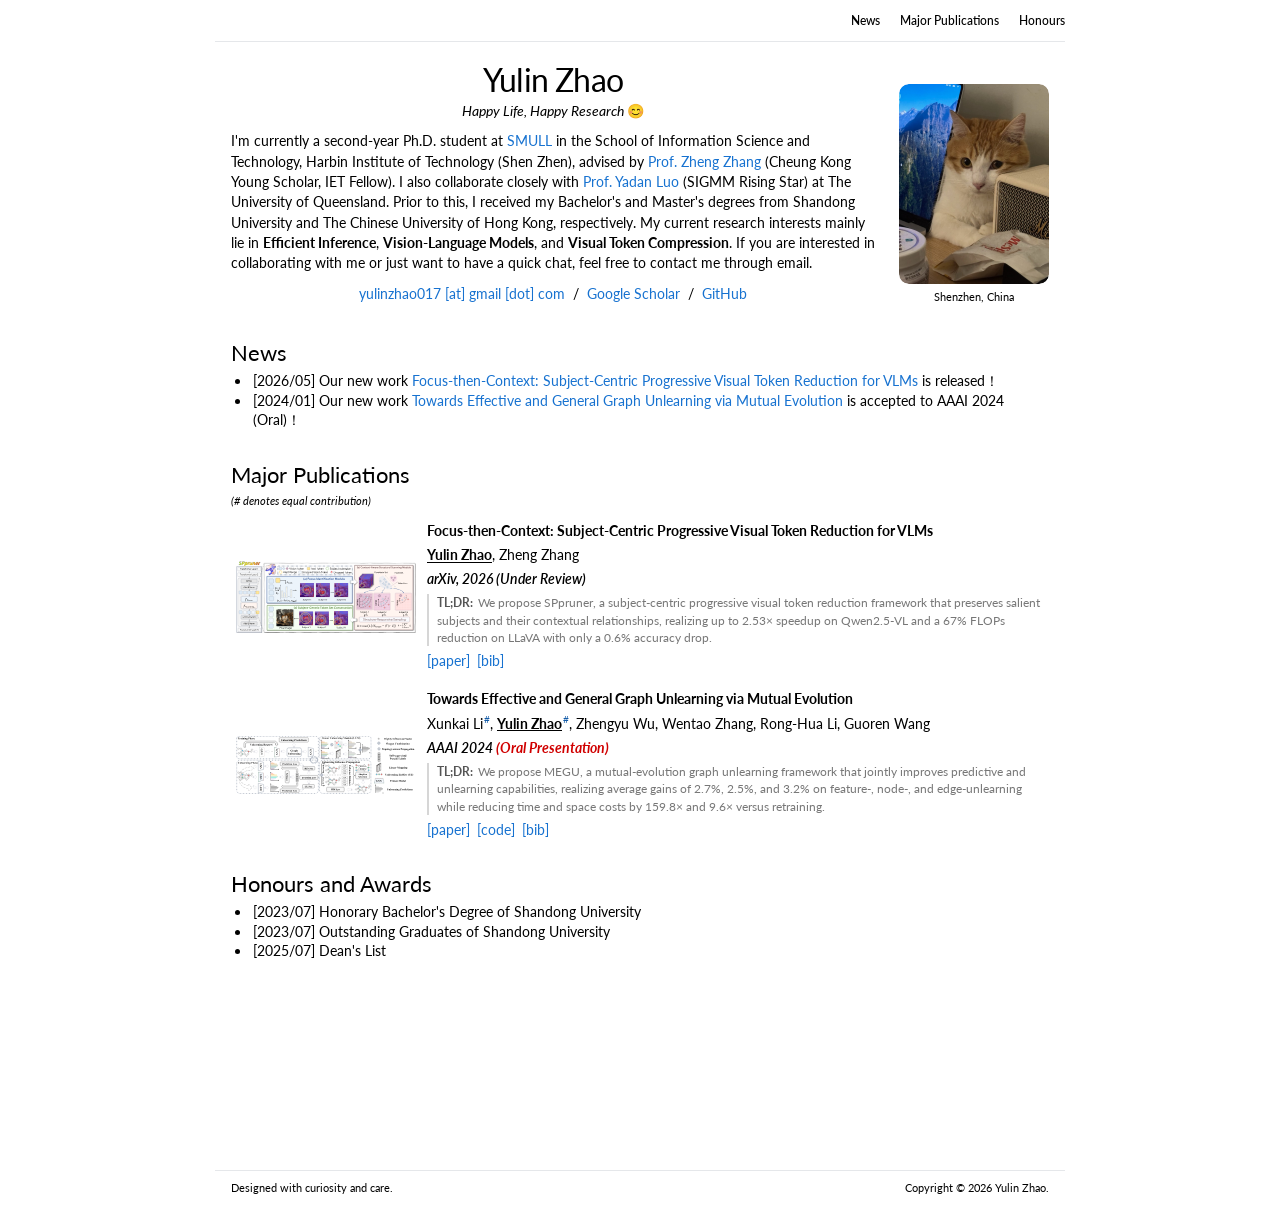
==== index.html @ 2db67604 "Normalize AAAI news text weight" ====
<!DOCTYPE html>
<html lang="en">
<head>
  <meta charset="UTF-8" />
  <meta name="viewport" content="width=device-width, initial-scale=1.0" />
  <meta name="description" content="Yulin Zhao is a Ph.D. student at Harbin Institute of Technology, Shenzhen, researching efficient inference, vision-language models, and visual token compression." />
  <meta name="author" content="Yulin Zhao" />
  <meta name="keywords" content="Yulin Zhao, Kasper Zhao, efficient inference, vision-language models, visual token compression, Harbin Institute of Technology, SMULL" />
  <meta name="robots" content="index, follow" />
  <link rel="canonical" href="https://kasperzhao.github.io/" />

  <meta property="og:type" content="profile" />
  <meta property="og:title" content="Yulin Zhao" />
  <meta property="og:description" content="Ph.D. student researching efficient inference, vision-language models, and visual token compression." />
  <meta property="og:url" content="https://kasperzhao.github.io/" />
  <meta property="og:image" content="https://kasperzhao.github.io/assets/homepage_icon.png" />
  <meta property="profile:first_name" content="Yulin" />
  <meta property="profile:last_name" content="Zhao" />

  <title>Yulin Zhao</title>
  <link rel="icon" type="image/png" sizes="64x64" href="assets/favicon.png?v=2" />
  <link rel="apple-touch-icon" sizes="180x180" href="assets/apple-touch-icon.png?v=2" />
  <link rel="preconnect" href="https://fonts.googleapis.com">
  <link rel="preconnect" href="https://fonts.gstatic.com" crossorigin>
  <link href="https://fonts.googleapis.com/css2?family=Lato:ital,wght@0,400;0,700;1,400;1,700&display=swap" rel="stylesheet">
  <link rel="stylesheet" href="styles.css?v=20260913-40" />
  <script type="application/ld+json">
  {
    "@context": "https://schema.org",
    "@type": "Person",
    "name": "Yulin Zhao",
    "url": "https://kasperzhao.github.io/",
    "image": "https://kasperzhao.github.io/assets/profile.svg",
    "email": "mailto:yulinzhao017@gmail.com",
    "jobTitle": "Ph.D. Student",
    "affiliation": {
      "@type": "CollegeOrUniversity",
      "name": "Harbin Institute of Technology (Shenzhen)"
    },
    "alumniOf": [
      {"@type": "CollegeOrUniversity", "name": "Shandong University"},
      {"@type": "CollegeOrUniversity", "name": "The Chinese University of Hong Kong"}
    ],
    "sameAs": [
      "https://scholar.google.com/citations?user=YmCfUR0AAAAJ&hl=en",
      "https://github.com/kasperzhao"
    ],
    "knowsAbout": ["Efficient Inference", "Vision-Language Models", "Visual Token Compression"]
  }
  </script>
</head>
<body>
  <div class="page-shell">
    <header class="topbar">
      <nav aria-label="Main navigation">
        <a href="#news">News</a>
        <a href="#publications">Major Publications</a>
        <a href="#honours">Honours</a>
      </nav>
    </header>

    <main id="top">
      <section class="hero" aria-labelledby="intro-title">
        <div class="hero-copy">
          <h1 id="intro-title">Yulin Zhao</h1>
          <p class="role">Happy Life, Happy Research <span class="role-emoji" aria-hidden="true">😊</span></p>
          <p class="bio">
            I'm currently a second-year Ph.D. student at
            <a href="https://cszhengzhang.cn/SMULL/" target="_blank" rel="noopener noreferrer">SMULL</a>
            in the School of Information Science and Technology,
            Harbin Institute of Technology (Shen Zhen), advised by
            <a href="https://cszhengzhang.cn/" target="_blank" rel="noopener noreferrer">Prof. Zheng Zhang</a>
            (Cheung Kong Young Scholar, IET Fellow). I also collaborate closely with
            <a href="https://luoyadan.github.io/" target="_blank" rel="noopener noreferrer">Prof. Yadan Luo</a>
            (SIGMM Rising Star) at The University of Queensland.
            Prior to this, I received my Bachelor's and Master's degrees from Shandong University and
            The Chinese University of Hong Kong, respectively. My current research interests mainly lie in <strong>Efficient Inference</strong>,
            <strong>Vision-Language Models</strong>, and <strong>Visual Token Compression</strong>.
            If you are interested in collaborating with me or just want to have a quick chat, feel free
            to contact me through email.
          </p>
          <div class="social-links" aria-label="Profile links">
            <a class="contact-email" href="mailto:yulinzhao017@gmail.com">yulinzhao017 [at] gmail [dot] com</a>
            <span class="social-separator" aria-hidden="true">/</span>
            <a href="https://scholar.google.com/citations?user=YmCfUR0AAAAJ&hl=en" target="_blank" rel="noopener noreferrer">Google Scholar</a>
            <span class="social-separator" aria-hidden="true">/</span>
            <a href="https://github.com/kasperzhao" target="_blank" rel="noopener noreferrer">GitHub</a>
          </div>
        </div>

        <figure class="portrait-wrap">
          <div class="portrait-backdrop" aria-hidden="true"></div>
          <img src="assets/profile.svg" alt="Profile photo of Yulin Zhao" class="portrait" />
          <figcaption>Shenzhen, China</figcaption>
        </figure>
      </section>

      <section class="section" id="news" aria-labelledby="news-title">
        <div class="section-heading">
          <h2 id="news-title">News</h2>
        </div>
        <ul class="section-content news-list">
          <li class="news-item">
            <time datetime="2026-05">[2026/05]</time>
            <span>Our new work <a href="https://arxiv.org/abs/2605.20950" target="_blank" rel="noopener noreferrer">Focus-then-Context: Subject-Centric Progressive Visual Token Reduction for VLMs </a> is released！</span>
          </li>
          <li class="news-item">
            <time datetime="2024-01">[2024/01]</time>
            <span>Our new work <a href="https://arxiv.org/abs/2401.11760" target="_blank" rel="noopener noreferrer">Towards Effective and General Graph Unlearning via Mutual Evolution</a> is accepted to AAAI 2024 (Oral)！</span>
          </li>
        </ul>
      </section>

      <section class="section publications-section" id="publications" aria-labelledby="publications-title">
        <div class="section-heading">
          <h2 id="publications-title">Major Publications</h2>
        </div>
        <div class="section-content publication-list">
          <p class="contribution-note">(# denotes equal contribution)</p>
          <article class="publication">
            <div class="paper-visual visual-blue">
              <img src="assets/focus-framework.svg" alt="Framework of the Focus-then-Context method" />
            </div>
            <div class="paper-info">
              <h3>Focus-then-Context: Subject-Centric Progressive Visual Token Reduction for VLMs</h3>
              <p class="authors"><strong>Yulin Zhao</strong>, Zheng Zhang</p>
              <p class="venue-full">arXiv, 2026 <span class="publication-status">(Under Review)</span></p>
              <p class="paper-summary">We propose SPpruner, a subject-centric progressive visual token reduction framework that preserves salient subjects and their contextual relationships, realizing up to 2.53× speedup on Qwen2.5-VL and a 67% FLOPs reduction on LLaVA with only a 0.6% accuracy drop.</p>
              <div class="paper-links">
                <a href="https://arxiv.org/abs/2605.20950" target="_blank" rel="noopener noreferrer">paper</a>
                <a href="https://arxiv.org/bibtex/2605.20950" target="_blank" rel="noopener noreferrer">bib</a>
              </div>
            </div>
          </article>

          <article class="publication">
            <div class="paper-visual visual-green">
              <img src="assets/megu-framework.svg" alt="Framework of the MEGU method" />
            </div>
            <div class="paper-info">
              <h3>Towards Effective and General Graph Unlearning via Mutual Evolution</h3>
              <p class="authors">Xunkai Li<sup>#</sup>, <strong>Yulin Zhao</strong><sup>#</sup>, Zhengyu Wu, Wentao Zhang, Rong-Hua Li, Guoren Wang</p>
              <p class="venue-full">AAAI 2024 <strong class="publication-award">(Oral Presentation)</strong></p>
              <p class="paper-summary">We propose MEGU, a mutual-evolution graph unlearning framework that jointly improves predictive and unlearning capabilities, realizing average gains of 2.7%, 2.5%, and 3.2% on feature-, node-, and edge-unlearning while reducing time and space costs by 159.8× and 9.6× versus retraining.</p>
              <div class="paper-links">
                <a href="https://arxiv.org/abs/2401.11760" target="_blank" rel="noopener noreferrer">paper</a>
                <a href="https://github.com/xkLi-Allen/MEGU" target="_blank" rel="noopener noreferrer">code</a>
                <a href="https://arxiv.org/bibtex/2401.11760" target="_blank" rel="noopener noreferrer">bib</a>
              </div>
            </div>
          </article>
        </div>
      </section>

      <section class="section" id="honours" aria-labelledby="honours-title">
        <div class="section-heading">
          <h2 id="honours-title">Honours and Awards</h2>
        </div>
        <ul class="section-content honor-list">
          <li class="honor-item"><time datetime="2023-07">[2023/07]</time> <span>Honorary Bachelor's Degree of Shandong University</span></li>
          <li class="honor-item"><time datetime="2023-07">[2023/07]</time> <span>Outstanding Graduates of Shandong University</span></li>
          <li class="honor-item"><time datetime="2025-07">[2025/07]</time> <span>Dean's List</span></li>
        </ul>
      </section>

      <div class="visitor-widget" aria-label="Global visitor map and visit statistics">
        <script type="text/javascript" id="mapmyvisitors" src="https://mapmyvisitors.com/map.js?cl=ffffff&amp;w=350&amp;t=tt&amp;d=IXySjb8YfALRJRltGPyx6w-RKQTml05bqevM67NWvwY&amp;co=00055e&amp;cmo=3acc3a&amp;cmn=ff5353&amp;ct=ffffff"></script>
      </div>

    </main>

    <footer>
      <p>Designed with curiosity and care.</p>
      <p class="copyright">Copyright © 2026 Yulin Zhao.</p>
    </footer>
  </div>
</body>
</html>
---- styles.css ----
:root {
  --ink: #000000;
  --muted: #000000;
  --line: #e5e7ea;
  --accent: #1772d0;
  --accent-dark: #145ca8;
  --accent-light: #c8dcf1;
  --link-hover: #f09228;
  --paper: #ffffff;
  --font: "Lato", Verdana, Helvetica, sans-serif;
}

* { box-sizing: border-box; }
html { scroll-behavior: smooth; }

body {
  margin: 0;
  color: var(--ink);
  background: var(--paper);
  font-family: var(--font);
  font-size: 14px;
  line-height: 1.45;
  -webkit-font-smoothing: antialiased;
}

::selection { color: #fff; background: var(--accent); }
a { color: inherit; text-decoration: none; }
a:focus-visible {
  outline: 2px solid var(--accent);
  outline-offset: 3px;
}

.page-shell {
  width: min(850px, calc(100% - 32px));
  margin: 0 auto;
}

.topbar {
  position: sticky;
  top: 0;
  z-index: 10;
  height: 42px;
  display: flex;
  align-items: center;
  justify-content: flex-end;
  background: rgba(255, 255, 255, .96);
  border-bottom: 1px solid var(--line);
  backdrop-filter: blur(8px);
}
nav { display: flex; gap: 20px; }
nav a {
  color: var(--muted);
  font-size: 12px;
  font-weight: 500;
}
nav a:hover { color: var(--link-hover); }

.hero {
  padding: 0 16px;
  display: grid;
  grid-template-columns: minmax(0, 1fr) 150px;
  align-items: center;
  gap: 24px;
}
.hero-copy { grid-column: 1; padding: 20px 0; }
.eyebrow {
  margin: 0;
  color: var(--muted);
  font-size: 12px;
  font-weight: 600;
  letter-spacing: .08em;
  text-align: center;
  text-transform: uppercase;
}
h1 {
  margin: 0;
  font-size: 32px;
  font-weight: 400;
  letter-spacing: -.025em;
  line-height: 1.1;
  text-align: center;
}
.role {
  margin: 4px 0 10px;
  color: var(--muted);
  font-size: 14px;
  font-style: italic;
  text-align: center;
}
.role-emoji { font-style: normal; }
.bio { margin: 0; color: var(--ink); }
.bio:last-of-type { margin-bottom: 0; }
.bio a, .bio strong { color: var(--ink); }
.bio strong { font-weight: 700; }
.bio a { color: var(--accent); font-weight: 400; }
.bio a:hover { color: var(--link-hover); }

.social-links {
  margin-top: 10px;
  display: flex;
  flex-wrap: wrap;
  align-items: center;
  justify-content: center;
  gap: 0;
  font-size: 14px;
}
.social-links a {
  color: var(--accent);
  font-size: inherit;
  font-weight: 400;
}
.social-links a:hover { color: var(--link-hover); }
.social-separator {
  margin: 0 8px;
  color: var(--muted);
}

.portrait-wrap {
  grid-column: 2;
  grid-row: 1;
  width: 100%;
  max-width: 150px;
  margin: 0;
  padding: 0;
  justify-self: end;
  transform: translateY(12px);
}
.portrait-backdrop { display: none; }
.portrait {
  display: block;
  width: 100%;
  aspect-ratio: 3 / 4;
  object-fit: cover;
  border-radius: 10px;
}
.portrait-wrap figcaption {
  margin-top: 5px;
  color: var(--muted);
  font-size: 11px;
  text-align: center;
}

.section {
  width: 100%;
  margin: 0 auto;
  padding: 16px;
  scroll-margin-top: 60px;
}
.section-heading { margin-bottom: 5px; }
.section-heading h2 {
  margin: 0;
  font-size: 22px;
  font-weight: 400;
  line-height: 1.2;
}
.section-heading::after { display: none; }

.news-list, .honor-list {
  margin: 0;
  padding-left: 20px;
  list-style: disc;
}
.news-item, .honor-item {
  padding: 0 0 0 2px;
  font-size: 14px;
  line-height: 1.4;
}
.news-item::marker, .honor-item::marker { color: var(--muted); }
.news-item time, .honor-item time {
  display: inline;
  color: var(--ink);
  font-size: 14px;
  font-weight: 400;
  white-space: nowrap;
}
.news-item strong { font-weight: 600; }
.news-item a { color: var(--accent); }
.news-item a:hover { color: var(--link-hover); }

.publications-section { padding-bottom: 8px; }
.contribution-note {
  margin: 0 0 7px;
  color: var(--muted);
  font-size: 11px;
  font-style: italic;
}
.publication {
  padding: 3px 0;
  display: grid;
  grid-template-columns: 190px minmax(0, 1fr);
  align-items: center;
  gap: 0;
}
.publication:first-of-type { padding-top: 0; }
.publication:last-of-type { padding-bottom: 0; }
.paper-visual {
  min-height: 100px;
  padding: 5px;
  display: flex;
  align-items: center;
  justify-content: center;
}
.paper-visual img {
  display: block;
  width: 180px;
  max-width: 100%;
  max-height: 100px;
  object-fit: contain;
}
.paper-info { min-width: 0; padding: 6px; }
.paper-info h3 {
  margin: 0 0 4px;
  font-size: 14px;
  font-weight: 700;
  line-height: 1.3;
}
.authors {
  margin: 0 0 4px;
  color: var(--ink);
  font-size: 14px;
  font-style: normal;
}
.authors strong {
  color: var(--ink);
  text-decoration: underline;
  text-decoration-thickness: 1px;
  text-underline-offset: 2px;
}
.authors sup { margin-left: 1px; color: var(--accent-dark); font-size: .7em; }
.paper-summary {
  margin: 5px 0;
  padding-left: 8px;
  color: #777777;
  border-left: 2px solid #d6d6d6;
  font-size: 12px;
  line-height: 1.45;
}
.paper-summary::before {
  content: "TL;DR:";
  margin-right: 5px;
  color: #555555;
  font-weight: 700;
}
.venue-full {
  margin: 3px 0 0;
  color: var(--ink);
  font-size: 14px;
  font-weight: 600;
  font-style: italic;
}
.publication-status { font-style: italic; }
.publication-award {
  color: #d00000;
  font-size: 14px;
  font-style: italic;
  font-weight: 700;
}
.paper-links { margin-top: 4px; display: flex; flex-wrap: wrap; gap: 7px; }
.paper-links a { color: var(--accent); font-size: 14px; }
.paper-links a::before { content: "["; }
.paper-links a::after { content: "]"; }
.paper-links a:hover { color: var(--link-hover); }

.visitor-widget {
  width: min(350px, 100%);
  min-height: 180px;
  margin: 5px auto 8px;
  display: flex;
  align-items: center;
  justify-content: center;
  overflow: hidden;
}
.visitor-widget iframe,
.visitor-widget canvas,
.visitor-widget img { max-width: 100% !important; }

footer {
  padding: 9px 16px 12px;
  display: flex;
  justify-content: space-between;
  color: var(--muted);
  border-top: 1px solid var(--line);
  font-size: 11px;
}
footer p { margin: 0; }

@media (max-width: 760px) {
  .page-shell { width: min(100% - 28px, 650px); }
  .topbar { height: 42px; }
  nav { gap: 18px; }
  .hero { padding: 16px 0; grid-template-columns: 1fr; gap: 15px; }
  .hero-copy, .portrait-wrap { grid-column: auto; grid-row: auto; padding: 0; }
  .portrait-wrap { transform: none; }
  .portrait-wrap { width: min(55%, 220px); justify-self: center; }
  .section { padding: 10px 0 12px; }
  .publication { grid-template-columns: 1fr; gap: 12px; }
  .paper-visual { width: min(100%, 420px); }
}

@media (max-width: 500px) {
  nav a:first-child { display: none; }
  h1 { font-size: 32px; }
  .social-links { justify-content: center; row-gap: 4px; }
  .section-heading h2 { font-size: 21px; }
  footer { display: block; }
  footer p + p { margin-top: 3px; }
}
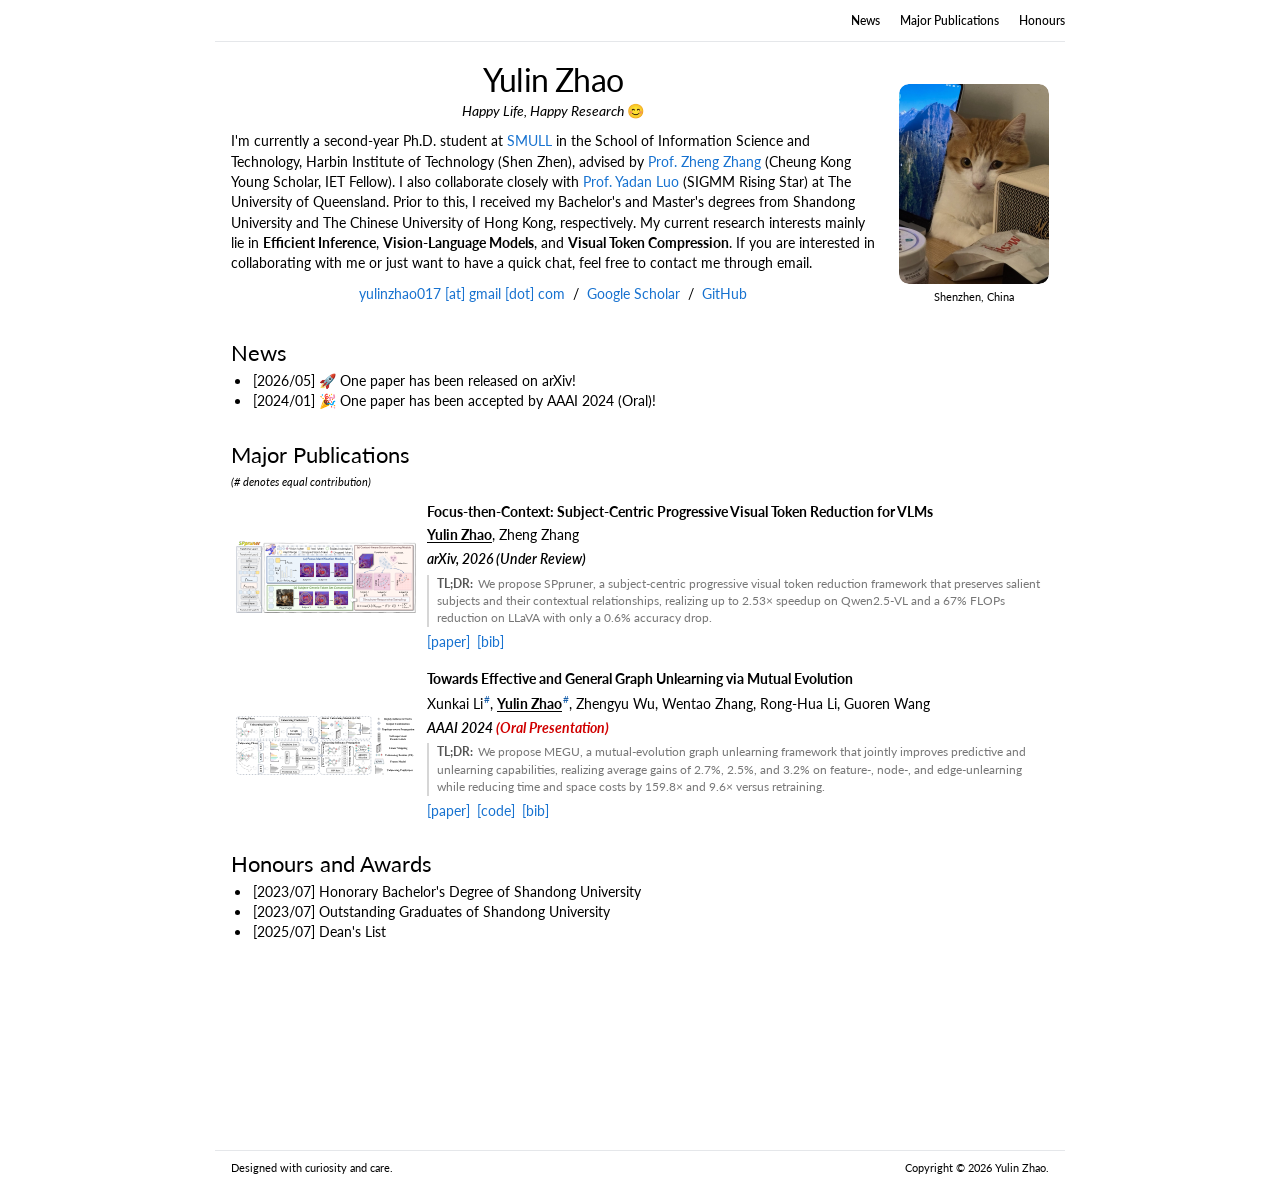
==== commit 7943a2d0: "Simplify news announcements" ====
--- a/index.html
+++ b/index.html
@@ -102,11 +102,11 @@
         <ul class="section-content news-list">
           <li class="news-item">
             <time datetime="2026-05">[2026/05]</time>
-            <span>Our new work <a href="https://arxiv.org/abs/2605.20950" target="_blank" rel="noopener noreferrer">Focus-then-Context: Subject-Centric Progressive Visual Token Reduction for VLMs </a> is released！</span>
+            <span><span aria-hidden="true">🚀</span> One paper has been released on arXiv!</span>
           </li>
           <li class="news-item">
             <time datetime="2024-01">[2024/01]</time>
-            <span>Our new work <a href="https://arxiv.org/abs/2401.11760" target="_blank" rel="noopener noreferrer">Towards Effective and General Graph Unlearning via Mutual Evolution</a> is accepted to AAAI 2024 (Oral)！</span>
+            <span><span aria-hidden="true">🎉</span> One paper has been accepted by AAAI 2024 (Oral)!</span>
           </li>
         </ul>
       </section>
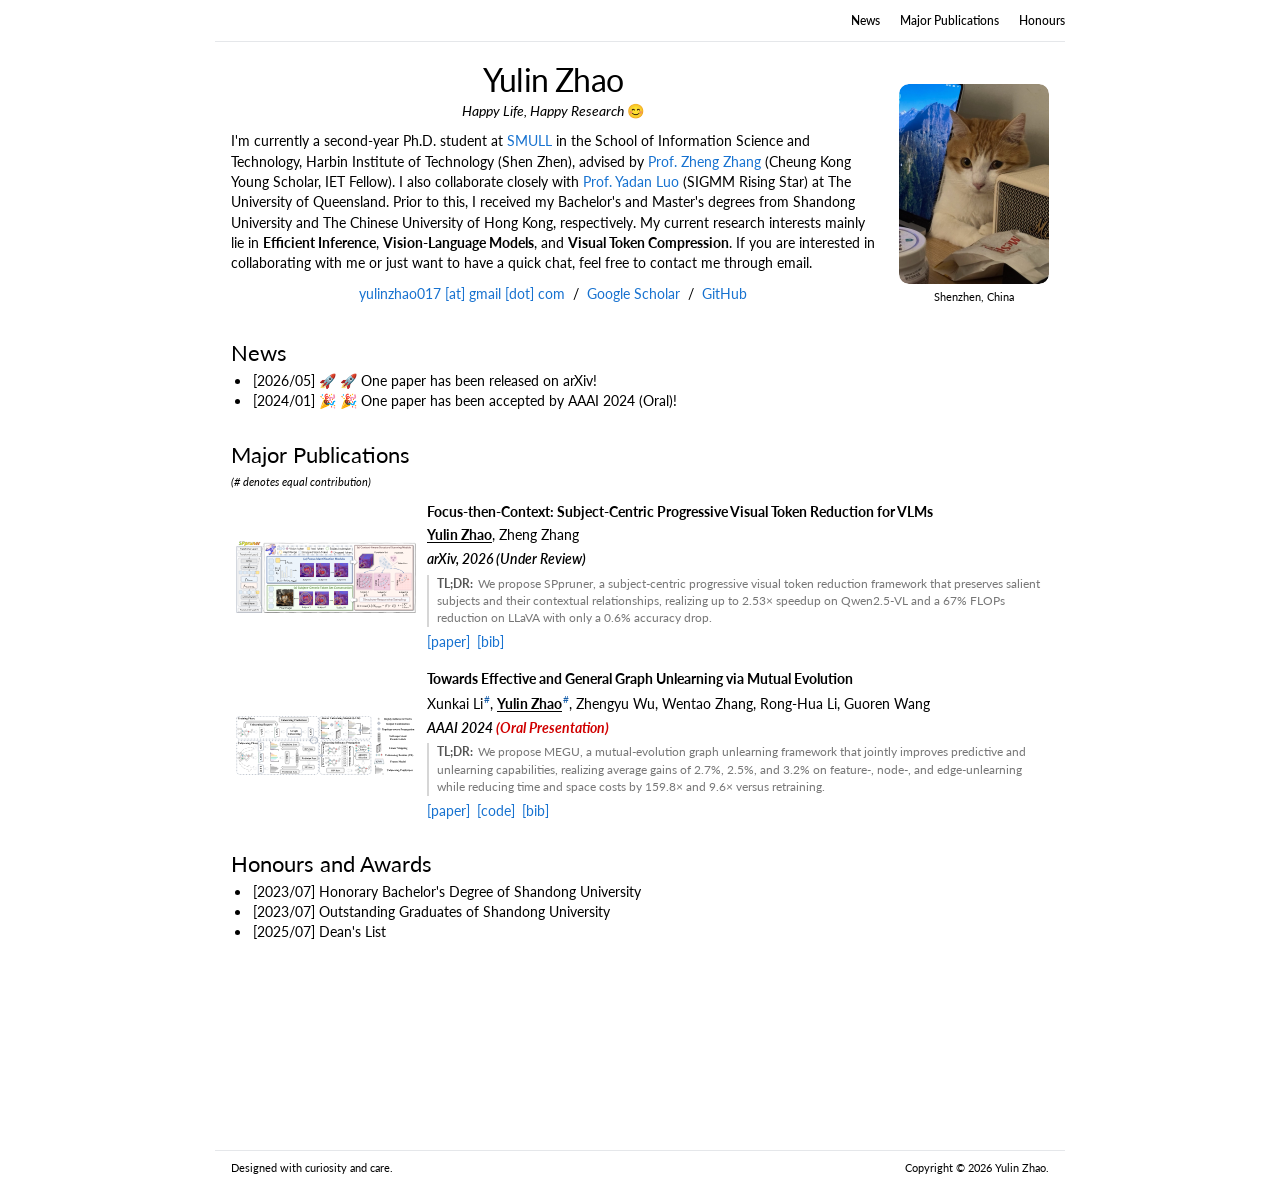
==== commit 3d686f16: "Add paired news emojis and explicit spacing" ====
--- a/index.html
+++ b/index.html
@@ -101,12 +101,10 @@
         </div>
         <ul class="section-content news-list">
           <li class="news-item">
-            <time datetime="2026-05">[2026/05]</time>
-            <span><span aria-hidden="true">🚀</span> One paper has been released on arXiv!</span>
+            <time datetime="2026-05">[2026/05]</time> <span><span aria-hidden="true">🚀 🚀</span> One paper has been released on arXiv!</span>
           </li>
           <li class="news-item">
-            <time datetime="2024-01">[2024/01]</time>
-            <span><span aria-hidden="true">🎉</span> One paper has been accepted by AAAI 2024 (Oral)!</span>
+            <time datetime="2024-01">[2024/01]</time> <span><span aria-hidden="true">🎉 🎉</span> One paper has been accepted by AAAI 2024 (Oral)!</span>
           </li>
         </ul>
       </section>
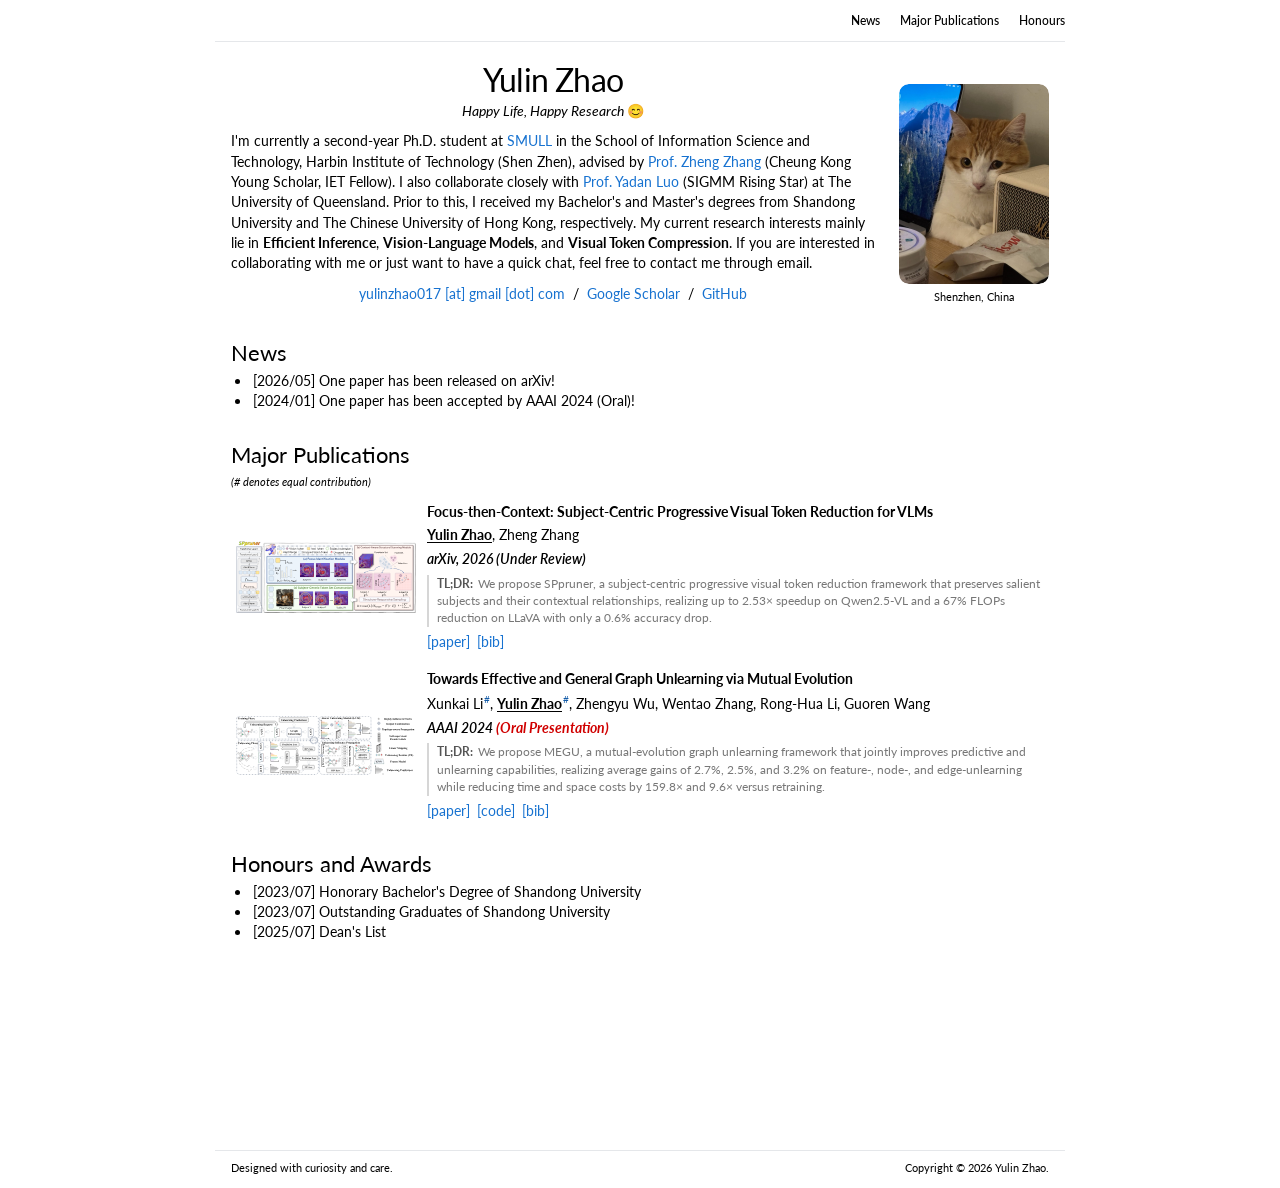
==== commit 00568f00: "Remove news emojis" ====
--- a/index.html
+++ b/index.html
@@ -101,10 +101,10 @@
         </div>
         <ul class="section-content news-list">
           <li class="news-item">
-            <time datetime="2026-05">[2026/05]</time> <span><span aria-hidden="true">🚀 🚀</span> One paper has been released on arXiv!</span>
+            <time datetime="2026-05">[2026/05]</time> <span>One paper has been released on arXiv!</span>
           </li>
           <li class="news-item">
-            <time datetime="2024-01">[2024/01]</time> <span><span aria-hidden="true">🎉 🎉</span> One paper has been accepted by AAAI 2024 (Oral)!</span>
+            <time datetime="2024-01">[2024/01]</time> <span>One paper has been accepted by AAAI 2024 (Oral)!</span>
           </li>
         </ul>
       </section>
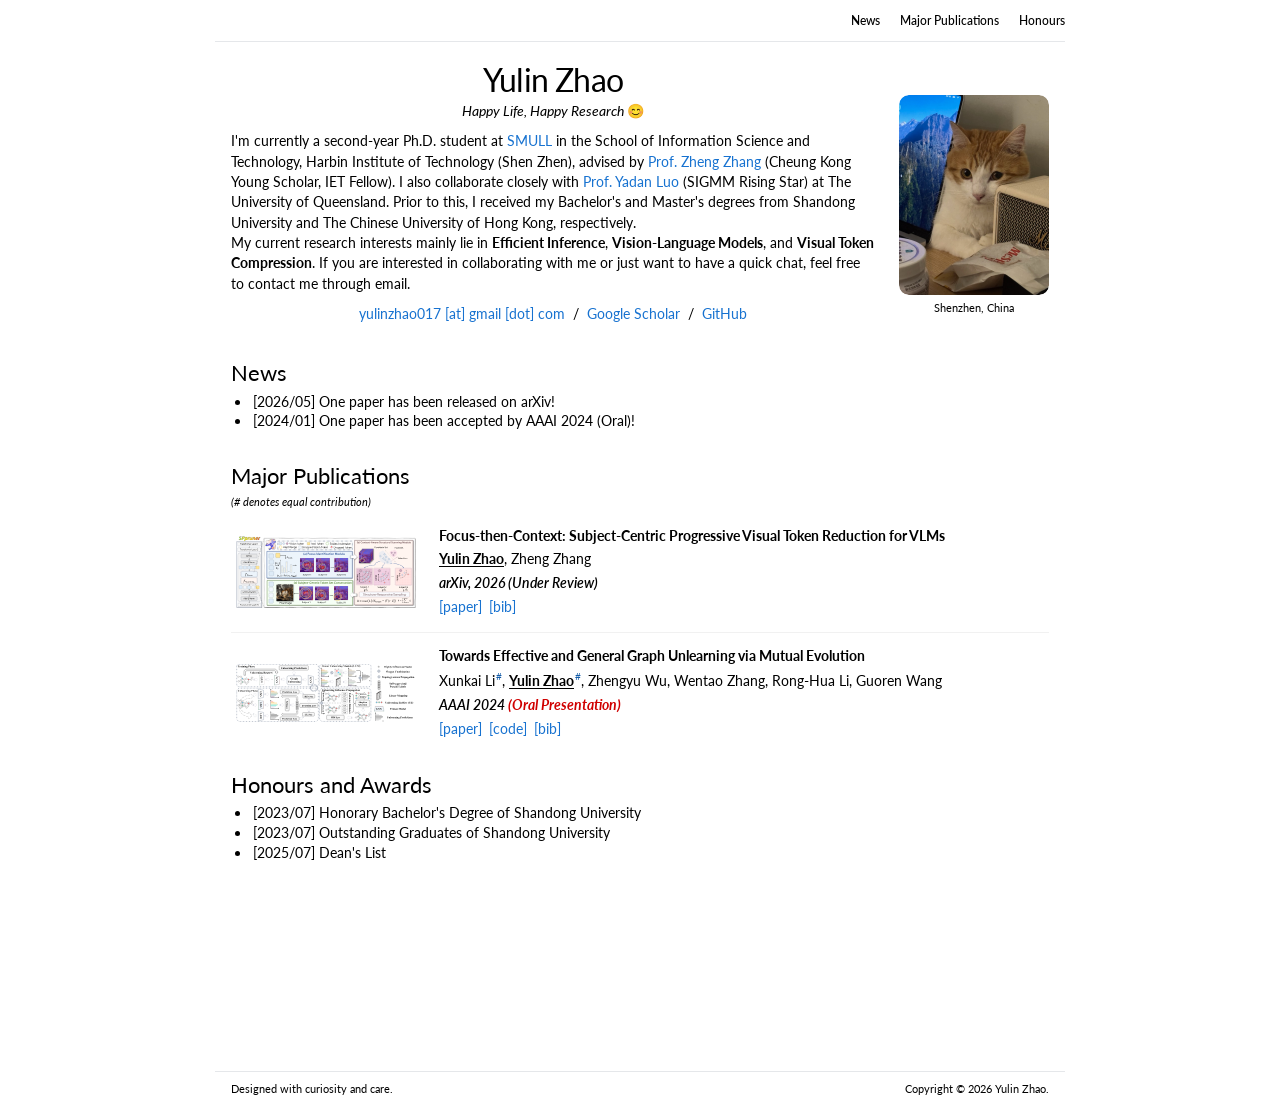
==== commit be6735ae: "Refine publication layout and biography flow" ====
--- a/index.html
+++ b/index.html
@@ -23,7 +23,7 @@
   <link rel="preconnect" href="https://fonts.googleapis.com">
   <link rel="preconnect" href="https://fonts.gstatic.com" crossorigin>
   <link href="https://fonts.googleapis.com/css2?family=Lato:ital,wght@0,400;0,700;1,400;1,700&display=swap" rel="stylesheet">
-  <link rel="stylesheet" href="styles.css?v=20260913-40" />
+  <link rel="stylesheet" href="styles.css?v=20260913-51" />
   <script type="application/ld+json">
   {
     "@context": "https://schema.org",
@@ -74,7 +74,8 @@
             <a href="https://luoyadan.github.io/" target="_blank" rel="noopener noreferrer">Prof. Yadan Luo</a>
             (SIGMM Rising Star) at The University of Queensland.
             Prior to this, I received my Bachelor's and Master's degrees from Shandong University and
-            The Chinese University of Hong Kong, respectively. My current research interests mainly lie in <strong>Efficient Inference</strong>,
+            The Chinese University of Hong Kong, respectively.<br>
+            My current research interests mainly lie in <strong>Efficient Inference</strong>,
             <strong>Vision-Language Models</strong>, and <strong>Visual Token Compression</strong>.
             If you are interested in collaborating with me or just want to have a quick chat, feel free
             to contact me through email.
@@ -123,7 +124,6 @@
               <h3>Focus-then-Context: Subject-Centric Progressive Visual Token Reduction for VLMs</h3>
               <p class="authors"><strong>Yulin Zhao</strong>, Zheng Zhang</p>
               <p class="venue-full">arXiv, 2026 <span class="publication-status">(Under Review)</span></p>
-              <p class="paper-summary">We propose SPpruner, a subject-centric progressive visual token reduction framework that preserves salient subjects and their contextual relationships, realizing up to 2.53× speedup on Qwen2.5-VL and a 67% FLOPs reduction on LLaVA with only a 0.6% accuracy drop.</p>
               <div class="paper-links">
                 <a href="https://arxiv.org/abs/2605.20950" target="_blank" rel="noopener noreferrer">paper</a>
                 <a href="https://arxiv.org/bibtex/2605.20950" target="_blank" rel="noopener noreferrer">bib</a>
@@ -139,7 +139,6 @@
               <h3>Towards Effective and General Graph Unlearning via Mutual Evolution</h3>
               <p class="authors">Xunkai Li<sup>#</sup>, <strong>Yulin Zhao</strong><sup>#</sup>, Zhengyu Wu, Wentao Zhang, Rong-Hua Li, Guoren Wang</p>
               <p class="venue-full">AAAI 2024 <strong class="publication-award">(Oral Presentation)</strong></p>
-              <p class="paper-summary">We propose MEGU, a mutual-evolution graph unlearning framework that jointly improves predictive and unlearning capabilities, realizing average gains of 2.7%, 2.5%, and 3.2% on feature-, node-, and edge-unlearning while reducing time and space costs by 159.8× and 9.6× versus retraining.</p>
               <div class="paper-links">
                 <a href="https://arxiv.org/abs/2401.11760" target="_blank" rel="noopener noreferrer">paper</a>
                 <a href="https://github.com/xkLi-Allen/MEGU" target="_blank" rel="noopener noreferrer">code</a>
--- a/styles.css
+++ b/styles.css
@@ -185,20 +185,21 @@
   font-style: italic;
 }
 .publication {
-  padding: 3px 0;
+  padding: 10px 0;
   display: grid;
   grid-template-columns: 190px minmax(0, 1fr);
   align-items: center;
-  gap: 0;
-}
-.publication:first-of-type { padding-top: 0; }
-.publication:last-of-type { padding-bottom: 0; }
+  gap: 18px;
+  border-bottom: 1px solid #f1f1f1;
+}
+.publication:first-of-type { padding-top: 5px; }
+.publication:last-of-type { padding-bottom: 5px; border-bottom: 0; }
 .paper-visual {
   min-height: 100px;
   padding: 5px;
   display: flex;
   align-items: center;
-  justify-content: center;
+  justify-content: flex-start;
 }
 .paper-visual img {
   display: block;
@@ -207,7 +208,7 @@
   max-height: 100px;
   object-fit: contain;
 }
-.paper-info { min-width: 0; padding: 6px; }
+.paper-info { min-width: 0; padding: 0; }
 .paper-info h3 {
   margin: 0 0 4px;
   font-size: 14px;
@@ -227,20 +228,6 @@
   text-underline-offset: 2px;
 }
 .authors sup { margin-left: 1px; color: var(--accent-dark); font-size: .7em; }
-.paper-summary {
-  margin: 5px 0;
-  padding-left: 8px;
-  color: #777777;
-  border-left: 2px solid #d6d6d6;
-  font-size: 12px;
-  line-height: 1.45;
-}
-.paper-summary::before {
-  content: "TL;DR:";
-  margin-right: 5px;
-  color: #555555;
-  font-weight: 700;
-}
 .venue-full {
   margin: 3px 0 0;
   color: var(--ink);
@@ -294,7 +281,7 @@
   .portrait-wrap { width: min(55%, 220px); justify-self: center; }
   .section { padding: 10px 0 12px; }
   .publication { grid-template-columns: 1fr; gap: 12px; }
-  .paper-visual { width: min(100%, 420px); }
+  .paper-visual { width: min(100%, 360px); margin: 0 auto; justify-content: center; }
 }
 
 @media (max-width: 500px) {
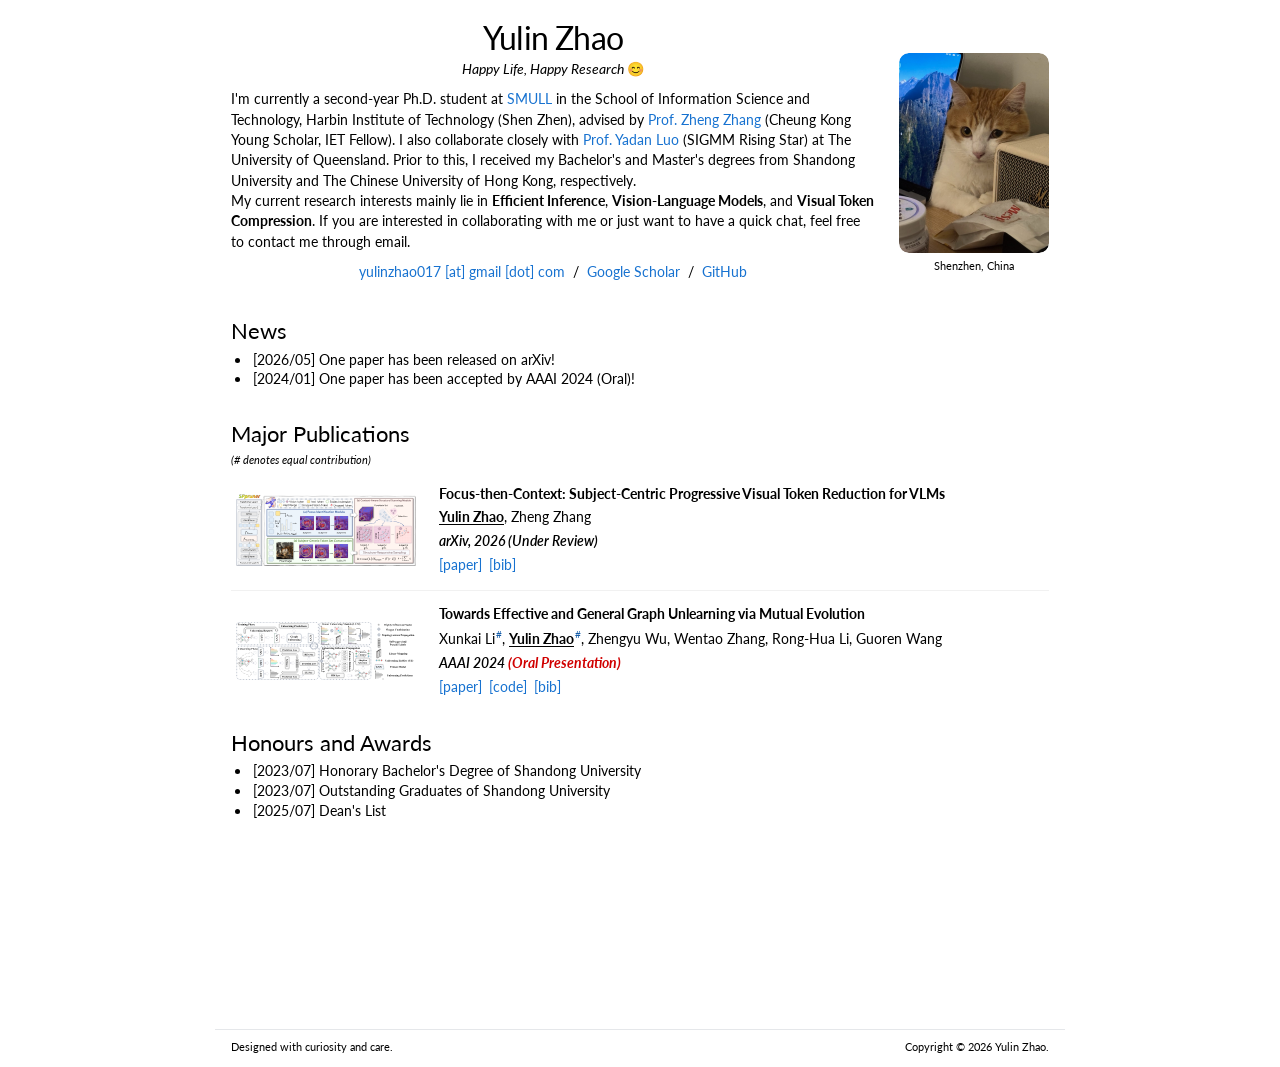
==== commit 6fca2721: "Remove top navigation bar" ====
--- a/index.html
+++ b/index.html
@@ -23,7 +23,7 @@
   <link rel="preconnect" href="https://fonts.googleapis.com">
   <link rel="preconnect" href="https://fonts.gstatic.com" crossorigin>
   <link href="https://fonts.googleapis.com/css2?family=Lato:ital,wght@0,400;0,700;1,400;1,700&display=swap" rel="stylesheet">
-  <link rel="stylesheet" href="styles.css?v=20260913-51" />
+  <link rel="stylesheet" href="styles.css?v=20260913-52" />
   <script type="application/ld+json">
   {
     "@context": "https://schema.org",
@@ -51,14 +51,6 @@
 </head>
 <body>
   <div class="page-shell">
-    <header class="topbar">
-      <nav aria-label="Main navigation">
-        <a href="#news">News</a>
-        <a href="#publications">Major Publications</a>
-        <a href="#honours">Honours</a>
-      </nav>
-    </header>
-
     <main id="top">
       <section class="hero" aria-labelledby="intro-title">
         <div class="hero-copy">
--- a/styles.css
+++ b/styles.css
@@ -35,26 +35,6 @@
   margin: 0 auto;
 }
 
-.topbar {
-  position: sticky;
-  top: 0;
-  z-index: 10;
-  height: 42px;
-  display: flex;
-  align-items: center;
-  justify-content: flex-end;
-  background: rgba(255, 255, 255, .96);
-  border-bottom: 1px solid var(--line);
-  backdrop-filter: blur(8px);
-}
-nav { display: flex; gap: 20px; }
-nav a {
-  color: var(--muted);
-  font-size: 12px;
-  font-weight: 500;
-}
-nav a:hover { color: var(--link-hover); }
-
 .hero {
   padding: 0 16px;
   display: grid;
@@ -144,7 +124,6 @@
   width: 100%;
   margin: 0 auto;
   padding: 16px;
-  scroll-margin-top: 60px;
 }
 .section-heading { margin-bottom: 5px; }
 .section-heading h2 {
@@ -273,8 +252,6 @@
 
 @media (max-width: 760px) {
   .page-shell { width: min(100% - 28px, 650px); }
-  .topbar { height: 42px; }
-  nav { gap: 18px; }
   .hero { padding: 16px 0; grid-template-columns: 1fr; gap: 15px; }
   .hero-copy, .portrait-wrap { grid-column: auto; grid-row: auto; padding: 0; }
   .portrait-wrap { transform: none; }
@@ -285,7 +262,6 @@
 }
 
 @media (max-width: 500px) {
-  nav a:first-child { display: none; }
   h1 { font-size: 32px; }
   .social-links { justify-content: center; row-gap: 4px; }
   .section-heading h2 { font-size: 21px; }
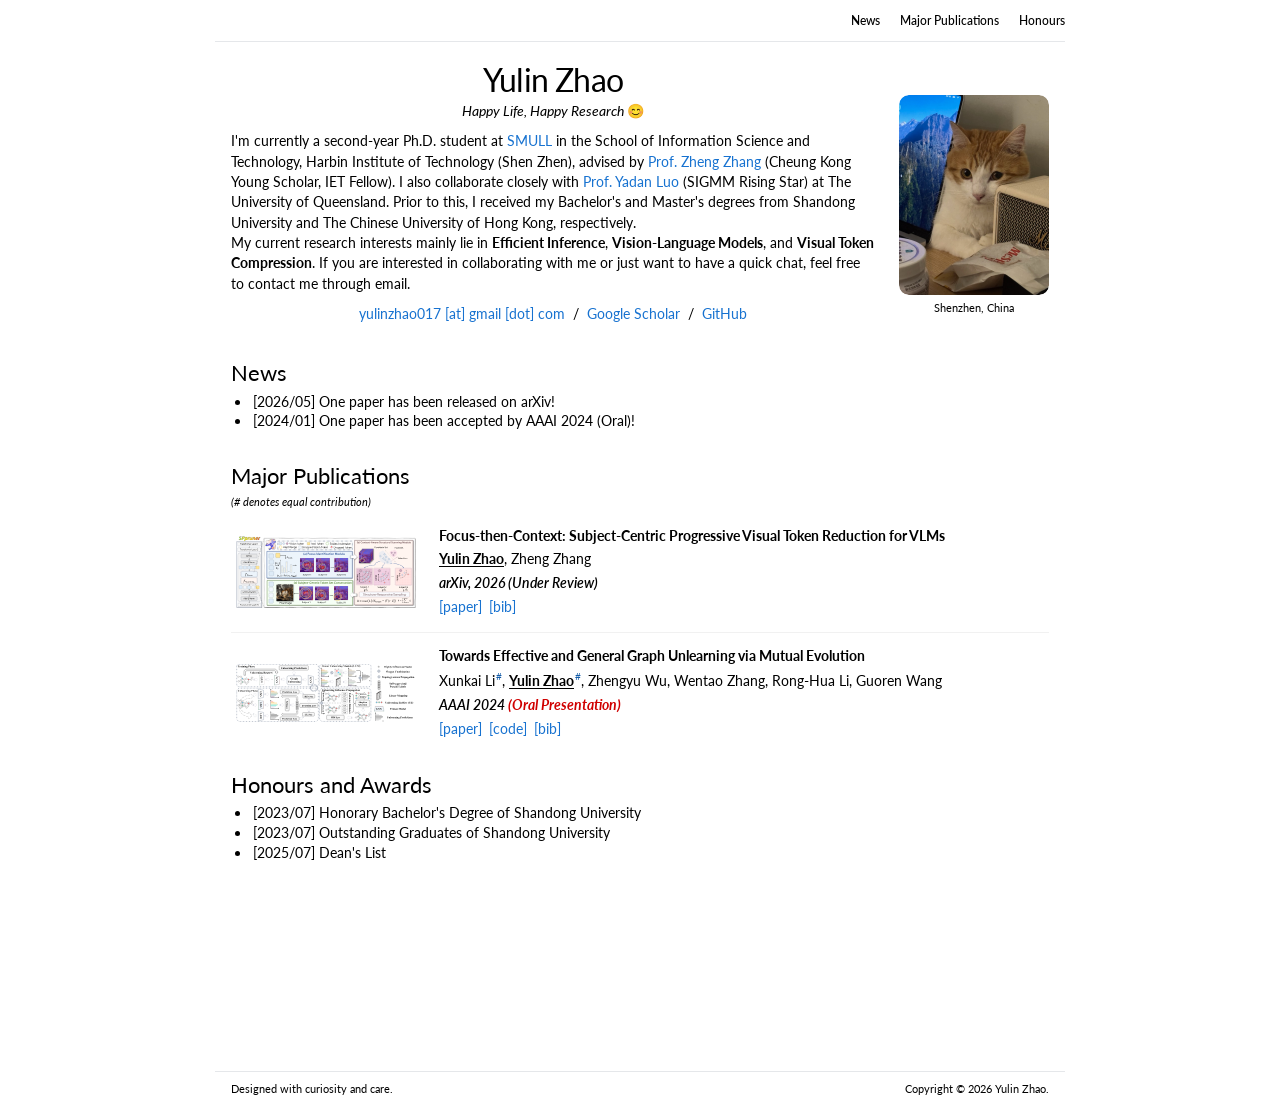
==== commit 49d13e14: "Revert "Remove top navigation bar" This reverts commit 6fca2721af299ed48eb7c1cc6dc7efd2422a87cf." ====
--- a/index.html
+++ b/index.html
@@ -23,7 +23,7 @@
   <link rel="preconnect" href="https://fonts.googleapis.com">
   <link rel="preconnect" href="https://fonts.gstatic.com" crossorigin>
   <link href="https://fonts.googleapis.com/css2?family=Lato:ital,wght@0,400;0,700;1,400;1,700&display=swap" rel="stylesheet">
-  <link rel="stylesheet" href="styles.css?v=20260913-52" />
+  <link rel="stylesheet" href="styles.css?v=20260913-51" />
   <script type="application/ld+json">
   {
     "@context": "https://schema.org",
@@ -51,6 +51,14 @@
 </head>
 <body>
   <div class="page-shell">
+    <header class="topbar">
+      <nav aria-label="Main navigation">
+        <a href="#news">News</a>
+        <a href="#publications">Major Publications</a>
+        <a href="#honours">Honours</a>
+      </nav>
+    </header>
+
     <main id="top">
       <section class="hero" aria-labelledby="intro-title">
         <div class="hero-copy">
--- a/styles.css
+++ b/styles.css
@@ -35,6 +35,26 @@
   margin: 0 auto;
 }
 
+.topbar {
+  position: sticky;
+  top: 0;
+  z-index: 10;
+  height: 42px;
+  display: flex;
+  align-items: center;
+  justify-content: flex-end;
+  background: rgba(255, 255, 255, .96);
+  border-bottom: 1px solid var(--line);
+  backdrop-filter: blur(8px);
+}
+nav { display: flex; gap: 20px; }
+nav a {
+  color: var(--muted);
+  font-size: 12px;
+  font-weight: 500;
+}
+nav a:hover { color: var(--link-hover); }
+
 .hero {
   padding: 0 16px;
   display: grid;
@@ -124,6 +144,7 @@
   width: 100%;
   margin: 0 auto;
   padding: 16px;
+  scroll-margin-top: 60px;
 }
 .section-heading { margin-bottom: 5px; }
 .section-heading h2 {
@@ -252,6 +273,8 @@
 
 @media (max-width: 760px) {
   .page-shell { width: min(100% - 28px, 650px); }
+  .topbar { height: 42px; }
+  nav { gap: 18px; }
   .hero { padding: 16px 0; grid-template-columns: 1fr; gap: 15px; }
   .hero-copy, .portrait-wrap { grid-column: auto; grid-row: auto; padding: 0; }
   .portrait-wrap { transform: none; }
@@ -262,6 +285,7 @@
 }
 
 @media (max-width: 500px) {
+  nav a:first-child { display: none; }
   h1 { font-size: 32px; }
   .social-links { justify-content: center; row-gap: 4px; }
   .section-heading h2 { font-size: 21px; }
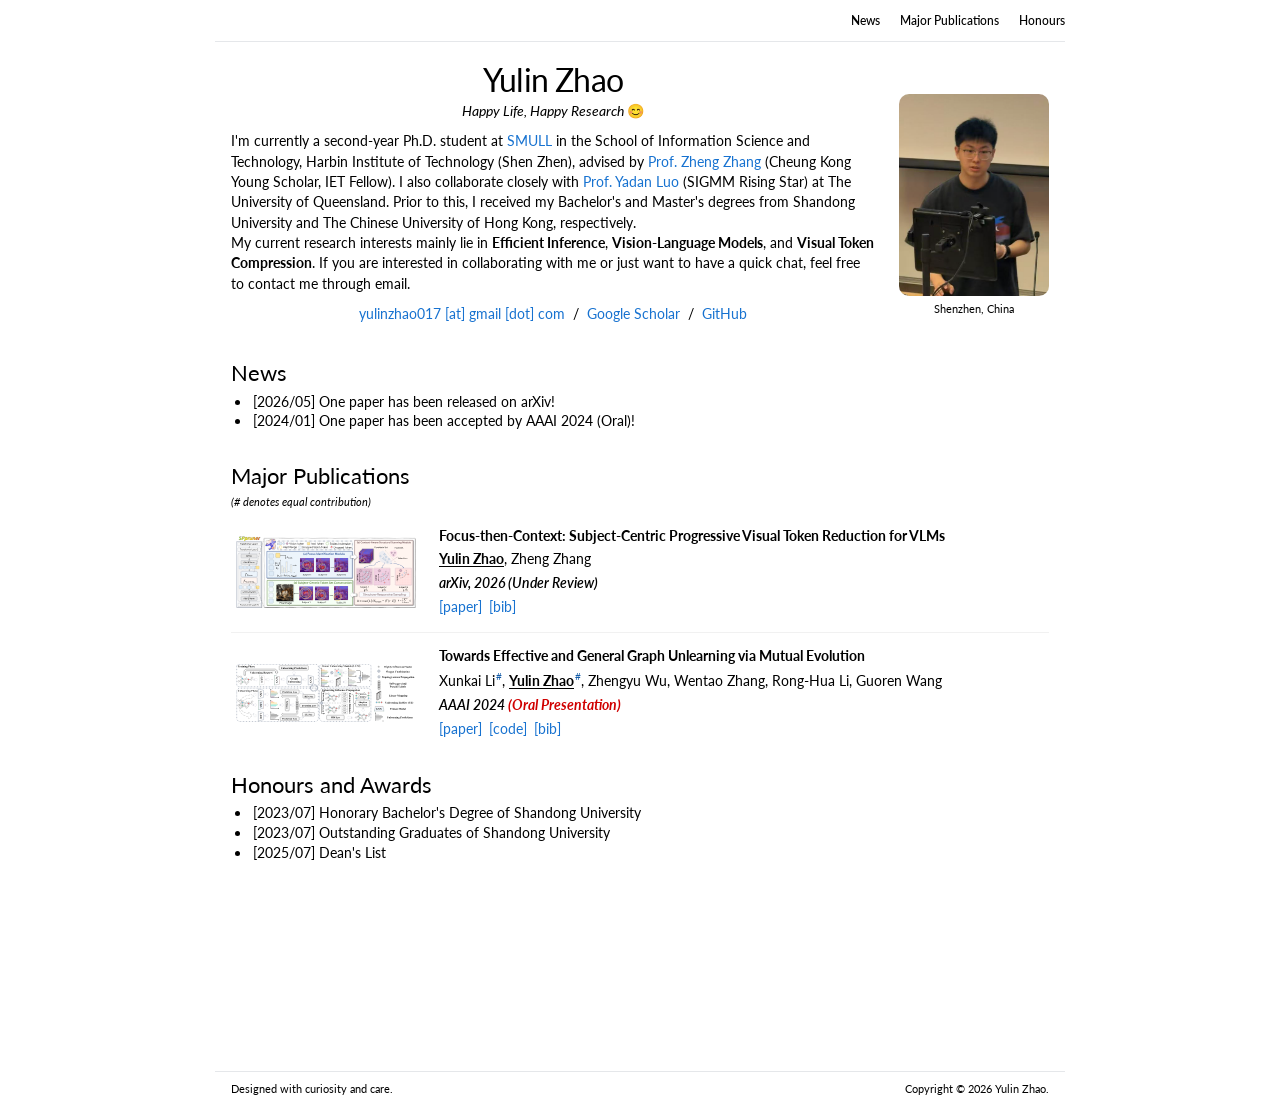
==== commit e713074d: "Use new PNG profile photo" ====
--- a/index.html
+++ b/index.html
@@ -23,14 +23,14 @@
   <link rel="preconnect" href="https://fonts.googleapis.com">
   <link rel="preconnect" href="https://fonts.gstatic.com" crossorigin>
   <link href="https://fonts.googleapis.com/css2?family=Lato:ital,wght@0,400;0,700;1,400;1,700&display=swap" rel="stylesheet">
-  <link rel="stylesheet" href="styles.css?v=20260913-51" />
+  <link rel="stylesheet" href="styles.css?v=20260913-53" />
   <script type="application/ld+json">
   {
     "@context": "https://schema.org",
     "@type": "Person",
     "name": "Yulin Zhao",
     "url": "https://kasperzhao.github.io/",
-    "image": "https://kasperzhao.github.io/assets/profile.svg",
+    "image": "https://kasperzhao.github.io/assets/profile.png",
     "email": "mailto:yulinzhao017@gmail.com",
     "jobTitle": "Ph.D. Student",
     "affiliation": {
@@ -91,7 +91,7 @@
 
         <figure class="portrait-wrap">
           <div class="portrait-backdrop" aria-hidden="true"></div>
-          <img src="assets/profile.svg" alt="Profile photo of Yulin Zhao" class="portrait" />
+          <img src="assets/profile.png" alt="Profile photo of Yulin Zhao" class="portrait" />
           <figcaption>Shenzhen, China</figcaption>
         </figure>
       </section>
--- a/styles.css
+++ b/styles.css
@@ -129,8 +129,8 @@
 .portrait {
   display: block;
   width: 100%;
-  aspect-ratio: 3 / 4;
-  object-fit: cover;
+  height: auto;
+  object-fit: contain;
   border-radius: 10px;
 }
 .portrait-wrap figcaption {
